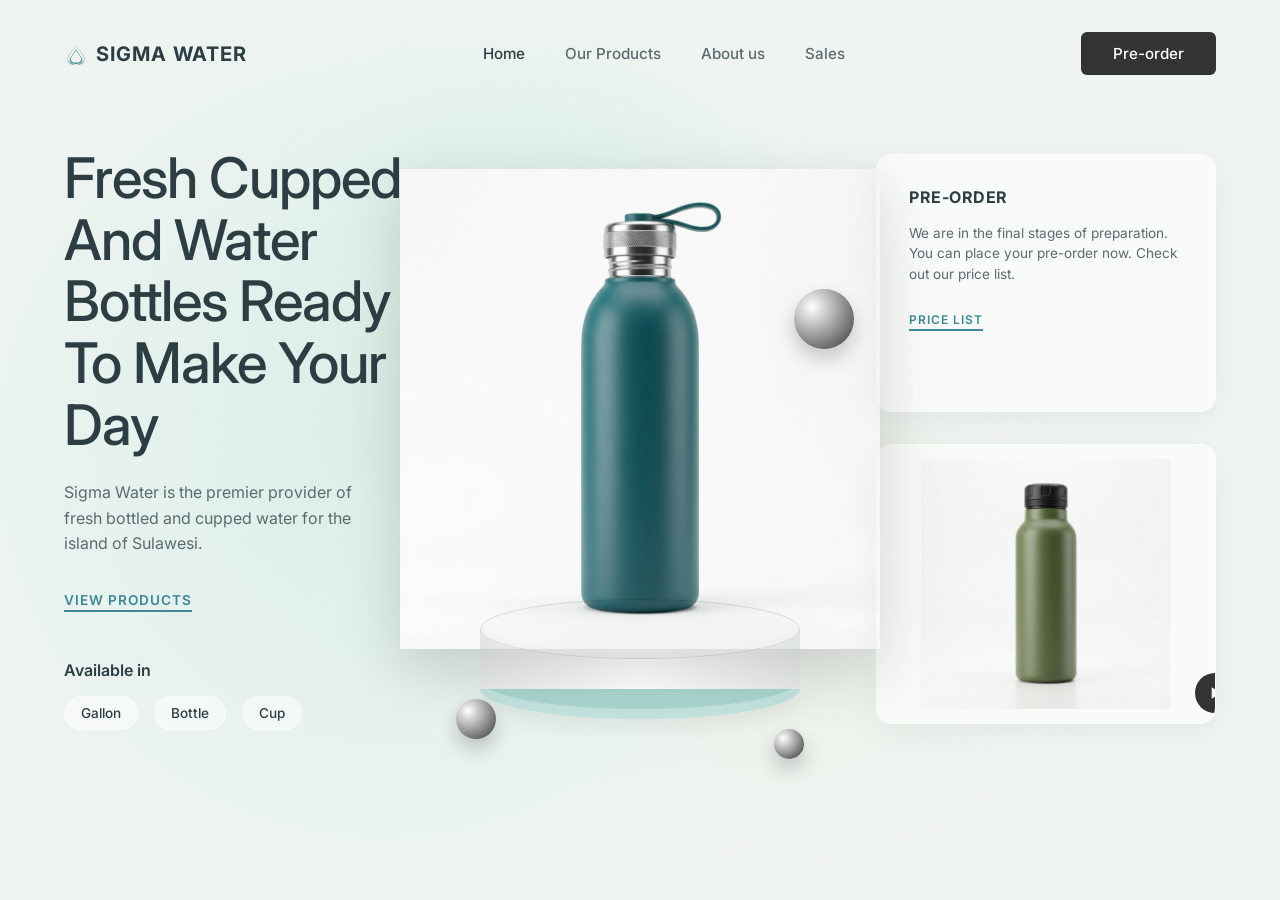
==== index.html @ 1f6e48cb "first commit" ====
<!DOCTYPE html>
<html lang="en">

<head>
    <meta charset="UTF-8">
    <meta name="viewport" content="width=device-width, initial-scale=1.0">
    <title>Sigma Water | Fresh Cupped and Bottled Water</title>
    <meta name="description" content="Sigma Water: Premium insulated water bottles for perfect temperature control.">
    <link rel="preconnect" href="https://fonts.googleapis.com">
    <link rel="preconnect" href="https://fonts.gstatic.com" crossorigin>
    <link href="https://fonts.googleapis.com/css2?family=Inter:wght@300;400;500;600;700&display=swap" rel="stylesheet">
    <link rel="stylesheet" href="styles.css">
    <link rel="stylesheet" href="products.css">
</head>

<body>
    <!-- Background Design Elements -->
    <div class="bg-gradient"></div>
    <div class="bg-shape circle-1"></div>
    <div class="bg-shape circle-2"></div>

    <div class="container">
        <!-- Header -->
        <header>
            <div class="logo">
                <svg width="24" height="24" viewBox="0 0 24 24" fill="none" xmlns="http://www.w3.org/2000/svg">
                    <path
                        d="M12 2.69L19.5 13.5C21.1 15.8 20.8 18.9 18.8 20.9C16.9 22.8 13.9 23.1 11.5 21.6L12 21C14.2 22.3 17 21.9 18.7 20.2C20.4 18.5 20.7 15.7 19.3 13.7L12 3.1L4.7 13.7C3.3 15.7 3.6 18.5 5.3 20.2C7 21.9 9.8 22.3 12 21L12.5 21.6C10.1 23.1 7.1 22.8 5.2 20.9C3.2 18.9 2.9 15.8 4.5 13.5L12 2.69Z"
                        fill="#3D8994" />
                    <path
                        d="M12 7.5L17.5 15.5C18.6 17.1 18.4 19.2 17.1 20.5C15.8 21.8 13.7 22 12.1 20.9L12 20C13.2 21 15 20.8 16.2 19.6C17.4 18.4 17.6 16.5 16.6 15.1L12 8.4L7.4 15.1C6.4 16.5 6.6 18.4 7.8 19.6C9 20.8 10.8 21 12 20L11.9 20.9C10.3 22 8.2 21.8 6.9 20.5C5.6 19.2 5.4 17.1 6.5 15.5L12 7.5Z"
                        fill="#3D8994" />
                </svg>
                <span>SIGMA WATER</span>
            </div>
            <nav>
                <a href="#" class="active">Home</a>
                <a href="products.html">Our Products</a>
                <a href="#">About us</a>
                <a href="#">Sales</a>
            </nav>
            <a href="#" class="btn-primary">Pre-order</a>
        </header>

        <!-- Main Hero Section -->
        <main class="hero">
            <!-- Left Column Content -->
            <div class="hero-content">
                <h1>Fresh Cupped And Water Bottles Ready To Make Your Day</h1>
                <p>Sigma Water is the premier provider of fresh bottled and cupped water for the island of Sulawesi.</p>
                <a href="products.html" class="link-action">VIEW PRODUCTS</a>

                <div class="size-selector">
                    <h3>Available in</h3>
                    <div class="sizes">
                        <span class="size-badge">Gallon</span>
                        <span class="size-badge">Bottle</span>
                        <span class="size-badge">Cup</span>
                    </div>
                </div>
            </div>

            <!-- Center Product Showcase -->
            <div class="hero-product">
                <div class="podium-container">
                    <div class="podium">
                        <div class="podium-top"></div>
                        <div class="podium-body"></div>
                        <div class="podium-base"></div>
                    </div>
                </div>
                <!-- 3D Bottle Render -->
                <img src="main_bottle.png" alt="Sigma Water Bottle Teal" class="main-bottle-img">

                <!-- Floating Spheres -->
                <div class="sphere sphere-1"></div>
                <div class="sphere sphere-2"></div>
                <div class="sphere sphere-3"></div>
            </div>

            <!-- Right Column Cards -->
            <div class="hero-cards">
                <div class="card preorder-card glass">
                    <h2>PRE-ORDER</h2>
                    <p>We are in the final stages of preparation. You can place your pre-order now. Check out our price
                        list.</p>
                    <a href="#" class="link-action sm">PRICE LIST</a>
                </div>

                <div class="card video-card glass">
                    <!-- Secondary Bottle Render -->
                    <img src="secondary_bottle.png" alt="Sigma Water Bottle Green" class="secondary-bottle-img">
                    <div class="video-overlay">
                        <span>PLAY VIDEO</span>
                        <button class="play-btn">
                            <svg viewBox="0 0 24 24" fill="currentColor">
                                <path d="M8 5v14l11-7z" />
                            </svg>
                        </button>
                    </div>
                </div>
            </div>
        </main>
    </div>
</body>

</html>
---- styles.css ----
:root {
    --primary-text: #2c3e44;
    --secondary-text: #5b6b71;
    --accent: #3b8996;
    --bg-base: #f0f4f1;
    --glass-bg: rgba(255, 255, 255, 0.6);
    --glass-border: rgba(255, 255, 255, 0.4);
    --shadow: rgba(0, 0, 0, 0.05);
}

* {
    margin: 0;
    padding: 0;
    box-sizing: border-box;
}

body {
    font-family: 'Inter', sans-serif;
    background-color: var(--bg-base);
    color: var(--primary-text);
    overflow-x: hidden;
    min-height: 100vh;
    position: relative;
}

/* Background Effects */
.bg-gradient {
    position: absolute;
    top: 0; left: 0; right: 0; bottom: 0;
    background: radial-gradient(circle at 30% 50%, rgba(188, 230, 222, 0.4) 0%, rgba(240, 244, 241, 0) 50%);
    z-index: -2;
}

.bg-shape {
    position: absolute;
    border-radius: 50%;
    z-index: -1;
    filter: blur(40px);
    opacity: 0.6;
}

.circle-1 {
    width: 600px;
    height: 600px;
    background: linear-gradient(135deg, #d4efe6, #eaf2e8);
    top: 10%;
    left: 20%;
}

.circle-2 {
    width: 400px;
    height: 400px;
    background: linear-gradient(135deg, #e4ebdb, #f0f4f1);
    bottom: 10%;
    right: 20%;
}

.container {
    max-width: 1440px;
    margin: 0 auto;
    padding: 2rem 4rem;
    position: relative;
    z-index: 1;
}

/* Header */
header {
    display: flex;
    justify-content: space-between;
    align-items: center;
    margin-bottom: 4rem;
}

.logo {
    display: flex;
    align-items: center;
    gap: 0.5rem;
    font-weight: 700;
    font-size: 1.25rem;
    letter-spacing: 1px;
}

nav {
    display: flex;
    gap: 2.5rem;
}

nav a {
    text-decoration: none;
    color: var(--secondary-text);
    font-weight: 500;
    font-size: 0.95rem;
    transition: color 0.3s;
}

nav a:hover, nav a.active {
    color: var(--primary-text);
}

.btn-primary {
    background-color: #333;
    color: white;
    padding: 0.75rem 2rem;
    border-radius: 6px;
    text-decoration: none;
    font-weight: 500;
    font-size: 0.95rem;
    transition: background-color 0.3s;
}

.btn-primary:hover {
    background-color: #111;
}

/* Hero Section */
.hero {
    display: grid;
    grid-template-columns: 1fr 1.2fr 1fr;
    gap: 2rem;
    align-items: center;
}

/* Left Column */
.hero-content h1 {
    font-size: 3.5rem;
    line-height: 1.1;
    margin-bottom: 1.5rem;
    font-weight: 500;
    letter-spacing: -1px;
}

.hero-content p {
    color: var(--secondary-text);
    line-height: 1.6;
    margin-bottom: 2rem;
    max-width: 90%;
}

.link-action {
    display: inline-block;
    color: var(--accent);
    font-weight: 600;
    text-decoration: none;
    font-size: 0.85rem;
    letter-spacing: 1px;
    border-bottom: 2px solid var(--accent);
    padding-bottom: 2px;
    margin-bottom: 3rem;
    transition: opacity 0.3s;
}

.link-action:hover {
    opacity: 0.8;
}

.link-action.sm {
    font-size: 0.75rem;
}

.color-selector h3 {
    font-size: 1rem;
    margin-bottom: 1rem;
    font-weight: 600;
}

.colors {
    display: flex;
    gap: 1rem;
}

.color-btn {
    width: 24px;
    height: 24px;
    border-radius: 50%;
    border: 2px solid white;
    box-shadow: 0 0 0 1px transparent;
    cursor: pointer;
    transition: all 0.3s;
}

.color-btn:hover {
    transform: scale(1.1);
}

.color-btn:first-child {
    box-shadow: 0 0 0 2px var(--accent);
}

/* Center Focus (Podium & Bottle) */
.hero-product {
    position: relative;
    height: 600px;
    display: flex;
    justify-content: center;
    align-items: flex-end;
    padding-bottom: 60px;
}

.main-bottle-img {
    height: 480px;
    object-fit: contain;
    position: absolute;
    bottom: 90px;
    z-index: 10;
    filter: drop-shadow(0 20px 30px rgba(0,0,0,0.15));
    animation: float 6s ease-in-out infinite;
    mix-blend-mode: multiply; /* Helps blend white bg from generated image */
}

@keyframes float {
    0% { transform: translateY(0px); }
    50% { transform: translateY(-15px); }
    100% { transform: translateY(0px); }
}

/* Custom CSS Podium */
.podium-container {
    position: absolute;
    bottom: 20px;
    width: 320px;
    height: 120px;
    z-index: 5;
}

.podium {
    width: 100%;
    height: 100%;
    position: relative;
}

.podium-top {
    position: absolute;
    top: 0;
    width: 100%;
    height: 60px;
    background: #fdfdfd;
    border-radius: 50%;
    border: 1px solid #e0e0e0;
    box-shadow: inset 0 -5px 10px rgba(0,0,0,0.02);
    z-index: 3;
}

.podium-body {
    position: absolute;
    top: 30px;
    width: 100%;
    height: 60px;
    background: linear-gradient(to right, #e8ece9, #ffffff, #e8ece9);
    z-index: 2;
}

.podium-base {
    position: absolute;
    bottom: 0;
    width: 100%;
    height: 60px;
    background: #c2e2dd;
    border-radius: 50%;
    box-shadow: 0 10px 20px rgba(0,0,0,0.05);
    z-index: 1;
}

.podium-base::before {
    content: '';
    position: absolute;
    top: -10px;
    width: 100%;
    height: 60px;
    background: #a9d4ce;
    border-radius: 50%;
    z-index: 1;
}

/* Metallic Spheres */
.sphere {
    position: absolute;
    border-radius: 50%;
    background: radial-gradient(circle at 30% 30%, #fff, #999, #333);
    box-shadow: 0 10px 20px rgba(0,0,0,0.2);
    z-index: 15;
}

.sphere-1 {
    width: 60px; height: 60px;
    right: -10px; top: 150px;
}

.sphere-2 {
    width: 40px; height: 40px;
    left: 20px; bottom: 0px;
}

.sphere-3 {
    width: 30px; height: 30px;
    right: 40px; bottom: -20px;
}

/* Right Column */
.hero-cards {
    display: flex;
    flex-direction: column;
    gap: 2rem;
}

.glass {
    background: var(--glass-bg);
    backdrop-filter: blur(12px);
    -webkit-backdrop-filter: blur(12px);
    border: 1px solid var(--glass-border);
    border-radius: 16px;
    padding: 2rem;
    box-shadow: 0 8px 32px var(--shadow);
}

.preorder-card h2 {
    font-size: 1rem;
    margin-bottom: 1rem;
    letter-spacing: 0.5px;
}

.preorder-card p {
    font-size: 0.85rem;
    color: var(--secondary-text);
    line-height: 1.5;
    margin-bottom: 1.5rem;
}

.video-card {
    display: flex;
    align-items: center;
    position: relative;
    padding: 0;
    height: 280px;
    overflow: hidden;
    cursor: pointer;
    transition: transform 0.3s ease, box-shadow 0.3s ease;
}

.video-card:hover {
    transform: translateY(-5px);
    box-shadow: 0 12px 40px rgba(0,0,0,0.1);
}

.secondary-bottle-img {
    height: 90%;
    width: 100%;
    object-fit: contain;
    mix-blend-mode: multiply;
}

.video-overlay {
    position: absolute;
    right: -20px;
    bottom: 50px;
    transform: rotate(-90deg);
    transform-origin: right bottom;
    display: flex;
    align-items: center;
    gap: 1rem;
}

.video-overlay span {
    font-size: 0.75rem;
    font-weight: 600;
    letter-spacing: 1px;
}

.play-btn {
    width: 40px; height: 40px;
    background: #333;
    color: white;
    border-radius: 50%;
    border: none;
    display: flex;
    justify-content: center;
    align-items: center;
    cursor: pointer;
    transform: rotate(90deg);
    transition: transform 0.3s, background-color 0.3s;
}

.play-btn:hover {
    transform: rotate(90deg) scale(1.1);
    background-color: #111;
}

.play-btn svg {
    width: 20px; height: 20px;
}

/* Responsive */
@media (max-width: 1024px) {
    .container {
        padding: 2rem;
    }
    .hero {
        grid-template-columns: 1fr;
        text-align: center;
    }
    nav {
        display: none;
    }
    .hero-product {
        order: -1;
    }
    .colors {
        justify-content: center;
    }
    .hero-content p {
        margin: 0 auto 2rem;
    }
    .video-card {
        height: 350px;
    }
}
---- products.css ----
/* Products and Cart Specific Styles */

/* Size Badges for Landing Page */
.size-selector h3 {
    font-size: 1rem;
    margin-bottom: 1rem;
    font-weight: 600;
}

.sizes {
    display: flex;
    gap: 1rem;
}

.size-badge {
    background: rgba(255, 255, 255, 0.5);
    border: 1px solid var(--glass-border);
    padding: 0.5rem 1rem;
    border-radius: 20px;
    font-size: 0.85rem;
    font-weight: 500;
    backdrop-filter: blur(4px);
    transition: all 0.3s;
    cursor: default;
}

.size-badge:hover {
    background: var(--glass-bg);
    transform: translateY(-2px);
    box-shadow: 0 4px 12px rgba(0,0,0,0.05);
}

/* Products Page Styles */
.products-page {
    padding-top: 2rem;
    padding-bottom: 6rem;
}

.page-title {
    font-size: 3rem;
    text-align: center;
    margin-bottom: 0.5rem;
}

.page-subtitle {
    text-align: center;
    color: var(--secondary-text);
    margin-bottom: 4rem;
}

.product-grid {
    display: grid;
    grid-template-columns: repeat(auto-fit, minmax(300px, 1fr));
    gap: 2.5rem;
}

.product-card {
    display: flex;
    flex-direction: column;
    align-items: center;
    text-align: center;
    transition: transform 0.3s ease, box-shadow 0.3s ease;
    padding: 3rem 2rem;
}

.product-card:hover {
    transform: translateY(-10px);
    box-shadow: 0 15px 40px rgba(0,0,0,0.1);
}

.product-img {
    height: 250px;
    object-fit: contain;
    margin-bottom: 2rem;
    mix-blend-mode: multiply;
    transition: transform 0.3s ease;
}

.product-card:hover .product-img {
    transform: scale(1.05);
}

.product-img.bottle-img {
    height: 300px;
}

.product-img.gallon-img {
    height: 220px;
}

.product-info {
    width: 100%;
}

.product-info h2 {
    font-size: 1.5rem;
    margin-bottom: 0.5rem;
}

.package-info {
    font-size: 0.9rem;
    color: var(--secondary-text);
    margin-bottom: 1rem;
    background: rgba(0,0,0,0.04);
    padding: 0.25rem 0.5rem;
    border-radius: 4px;
    display: inline-block;
}

.price {
    font-size: 1.25rem;
    font-weight: 700;
    color: var(--accent);
    margin-bottom: 1.5rem;
}

.btn-add-cart {
    background: var(--accent);
    color: white;
    border: none;
    padding: 0.85rem 2rem;
    border-radius: 8px;
    font-weight: 600;
    cursor: pointer;
    transition: background 0.3s;
    width: 100%;
    font-family: inherit;
    font-size: 1rem;
}

.btn-add-cart:hover {
    background: #2f6b75;
}

/* Floating Cart UI */
.floating-cart {
    position: fixed;
    bottom: 2rem;
    right: 2rem;
    width: 350px;
    background: var(--glass-bg);
    backdrop-filter: blur(20px);
    -webkit-backdrop-filter: blur(20px);
    border: 1px solid var(--glass-border);
    border-radius: 16px;
    box-shadow: 0 10px 40px rgba(0,0,0,0.15);
    display: flex;
    flex-direction: column;
    transform: translateY(150%);
    transition: transform 0.4s cubic-bezier(0.175, 0.885, 0.32, 1.275);
    z-index: 1000;
    overflow: hidden;
}

.floating-cart.visible {
    transform: translateY(0);
}

.cart-header {
    background: rgba(255,255,255,0.5);
    padding: 1rem 1.5rem;
    border-bottom: 1px solid var(--glass-border);
    display: flex;
    justify-content: space-between;
    align-items: center;
}

.cart-header h3 {
    font-size: 1.1rem;
}

.cart-header span {
    font-size: 0.85rem;
    color: var(--secondary-text);
    background: rgba(0,0,0,0.05);
    padding: 2px 8px;
    border-radius: 12px;
}

.cart-items {
    max-height: 250px;
    overflow-y: auto;
    padding: 1rem 1.5rem;
}

.cart-item {
    display: flex;
    justify-content: space-between;
    align-items: center;
    margin-bottom: 1rem;
    padding-bottom: 1rem;
    border-bottom: 1px solid rgba(0,0,0,0.05);
}

.cart-item:last-child {
    margin-bottom: 0;
    padding-bottom: 0;
    border-bottom: none;
}

.item-details h4 {
    font-size: 0.95rem;
    margin-bottom: 0.25rem;
}

.item-price {
    font-size: 0.85rem;
    color: var(--accent);
    font-weight: 500;
}

.item-quantity {
    display: flex;
    align-items: center;
    gap: 0.5rem;
}

.qty-btn {
    background: white;
    border: 1px solid #ddd;
    width: 28px;
    height: 28px;
    border-radius: 6px;
    cursor: pointer;
    font-weight: bold;
    display: flex;
    justify-content: center;
    align-items: center;
    transition: background 0.2s;
}

.qty-btn:hover {
    background: #f0f0f0;
}

.cart-footer {
    padding: 1.5rem;
    border-top: 1px solid var(--glass-border);
    background: rgba(255,255,255,0.3);
}

.cart-total {
    display: flex;
    justify-content: space-between;
    font-weight: 700;
    font-size: 1.2rem;
    margin-bottom: 1rem;
}

.btn-checkout {
    width: 100%;
    background: #25D366; /* WhatsApp Green */
    color: white;
    border: none;
    padding: 1rem;
    border-radius: 8px;
    font-weight: 600;
    cursor: pointer;
    transition: background 0.3s, transform 0.1s;
    font-size: 1rem;
    display: flex;
    justify-content: center;
    align-items: center;
    gap: 0.5rem;
}

.btn-checkout:hover {
    background: #1ebc5c;
}

.btn-checkout:active {
    transform: scale(0.98);
}
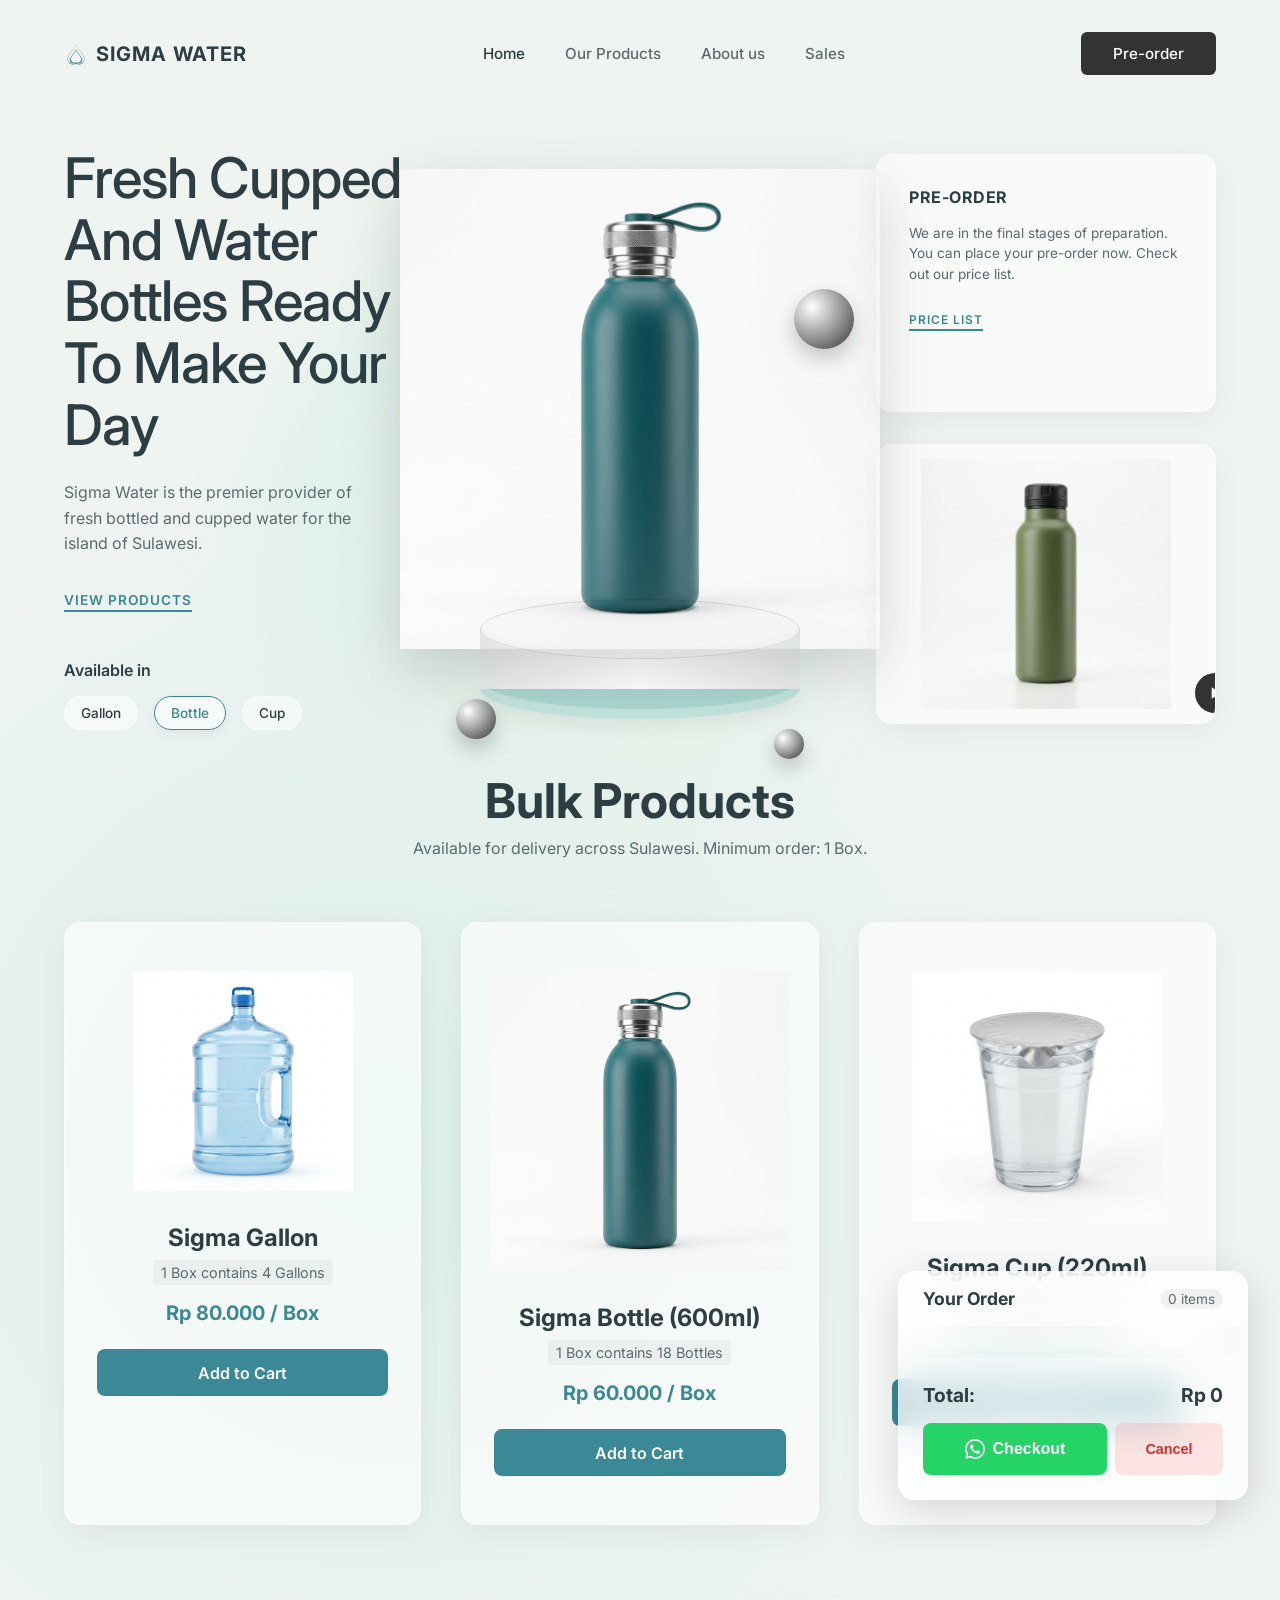
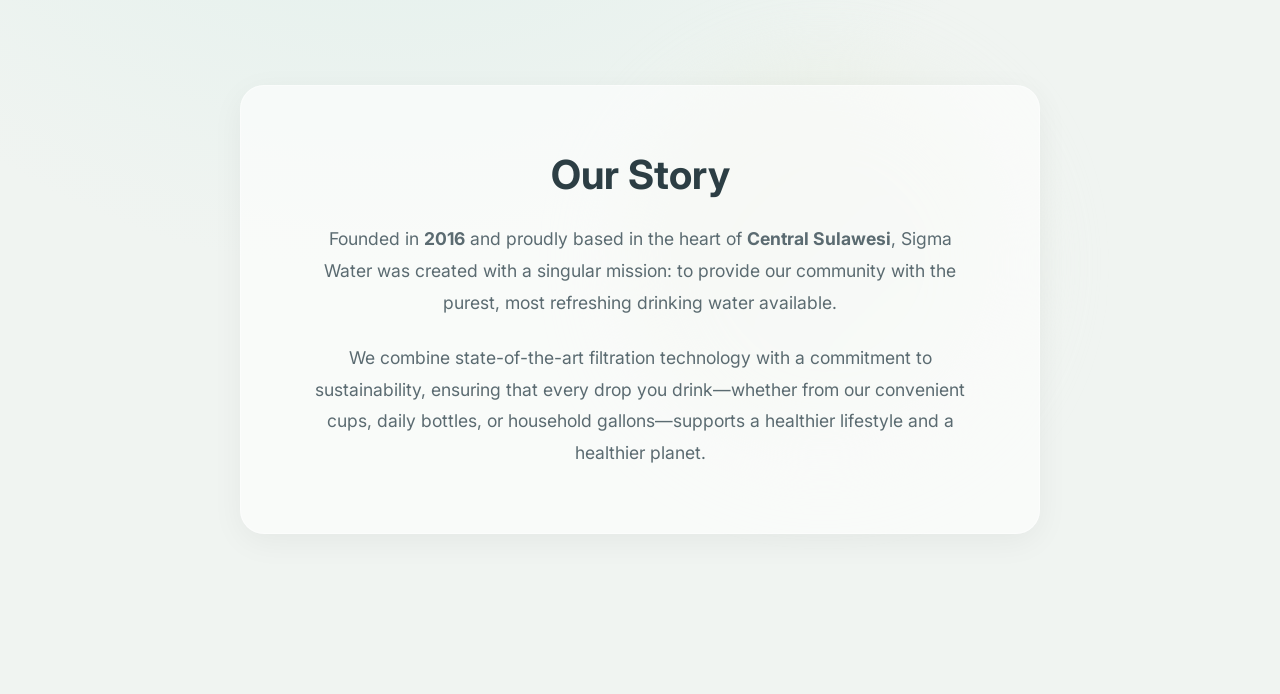
==== commit 647da3dd: "Merged products into landing page, added About Us, fixed cart" ====
--- a/index.html
+++ b/index.html
@@ -1,6 +1,5 @@
 <!DOCTYPE html>
 <html lang="en">
-
 <head>
     <meta charset="UTF-8">
     <meta name="viewport" content="width=device-width, initial-scale=1.0">
@@ -11,10 +10,12 @@
     <link href="https://fonts.googleapis.com/css2?family=Inter:wght@300;400;500;600;700&display=swap" rel="stylesheet">
     <link rel="stylesheet" href="styles.css">
     <link rel="stylesheet" href="products.css">
+    <style>
+        html { scroll-behavior: smooth; }
+        .main-bottle-img { transition: opacity 0.3s ease, height 0.3s ease; }
+    </style>
 </head>
-
 <body>
-    <!-- Background Design Elements -->
     <div class="bg-gradient"></div>
     <div class="bg-shape circle-1"></div>
     <div class="bg-shape circle-2"></div>
@@ -24,38 +25,33 @@
         <header>
             <div class="logo">
                 <svg width="24" height="24" viewBox="0 0 24 24" fill="none" xmlns="http://www.w3.org/2000/svg">
-                    <path
-                        d="M12 2.69L19.5 13.5C21.1 15.8 20.8 18.9 18.8 20.9C16.9 22.8 13.9 23.1 11.5 21.6L12 21C14.2 22.3 17 21.9 18.7 20.2C20.4 18.5 20.7 15.7 19.3 13.7L12 3.1L4.7 13.7C3.3 15.7 3.6 18.5 5.3 20.2C7 21.9 9.8 22.3 12 21L12.5 21.6C10.1 23.1 7.1 22.8 5.2 20.9C3.2 18.9 2.9 15.8 4.5 13.5L12 2.69Z"
-                        fill="#3D8994" />
-                    <path
-                        d="M12 7.5L17.5 15.5C18.6 17.1 18.4 19.2 17.1 20.5C15.8 21.8 13.7 22 12.1 20.9L12 20C13.2 21 15 20.8 16.2 19.6C17.4 18.4 17.6 16.5 16.6 15.1L12 8.4L7.4 15.1C6.4 16.5 6.6 18.4 7.8 19.6C9 20.8 10.8 21 12 20L11.9 20.9C10.3 22 8.2 21.8 6.9 20.5C5.6 19.2 5.4 17.1 6.5 15.5L12 7.5Z"
-                        fill="#3D8994" />
+                    <path d="M12 2.69L19.5 13.5C21.1 15.8 20.8 18.9 18.8 20.9C16.9 22.8 13.9 23.1 11.5 21.6L12 21C14.2 22.3 17 21.9 18.7 20.2C20.4 18.5 20.7 15.7 19.3 13.7L12 3.1L4.7 13.7C3.3 15.7 3.6 18.5 5.3 20.2C7 21.9 9.8 22.3 12 21L12.5 21.6C10.1 23.1 7.1 22.8 5.2 20.9C3.2 18.9 2.9 15.8 4.5 13.5L12 2.69Z" fill="#3D8994" />
+                    <path d="M12 7.5L17.5 15.5C18.6 17.1 18.4 19.2 17.1 20.5C15.8 21.8 13.7 22 12.1 20.9L12 20C13.2 21 15 20.8 16.2 19.6C17.4 18.4 17.6 16.5 16.6 15.1L12 8.4L7.4 15.1C6.4 16.5 6.6 18.4 7.8 19.6C9 20.8 10.8 21 12 20L11.9 20.9C10.3 22 8.2 21.8 6.9 20.5C5.6 19.2 5.4 17.1 6.5 15.5L12 7.5Z" fill="#3D8994" />
                 </svg>
                 <span>SIGMA WATER</span>
             </div>
             <nav>
                 <a href="#" class="active">Home</a>
-                <a href="products.html">Our Products</a>
-                <a href="#">About us</a>
+                <a href="#products">Our Products</a>
+                <a href="#about">About us</a>
                 <a href="#">Sales</a>
             </nav>
-            <a href="#" class="btn-primary">Pre-order</a>
+            <a href="#products" class="btn-primary">Pre-order</a>
         </header>
 
         <!-- Main Hero Section -->
         <main class="hero">
-            <!-- Left Column Content -->
             <div class="hero-content">
                 <h1>Fresh Cupped And Water Bottles Ready To Make Your Day</h1>
                 <p>Sigma Water is the premier provider of fresh bottled and cupped water for the island of Sulawesi.</p>
-                <a href="products.html" class="link-action">VIEW PRODUCTS</a>
+                <a href="#products" class="link-action">VIEW PRODUCTS</a>
 
                 <div class="size-selector">
                     <h3>Available in</h3>
                     <div class="sizes">
-                        <span class="size-badge">Gallon</span>
-                        <span class="size-badge">Bottle</span>
-                        <span class="size-badge">Cup</span>
+                        <button class="size-badge" onclick="swapImage('sigma_gallon.png', 'Gallon')">Gallon</button>
+                        <button class="size-badge active-badge" onclick="swapImage('main_bottle.png', 'Bottle')">Bottle</button>
+                        <button class="size-badge" onclick="swapImage('sigma_cup.png', 'Cup')">Cup</button>
                     </div>
                 </div>
             </div>
@@ -70,9 +66,8 @@
                     </div>
                 </div>
                 <!-- 3D Bottle Render -->
-                <img src="main_bottle.png" alt="Sigma Water Bottle Teal" class="main-bottle-img">
-
-                <!-- Floating Spheres -->
+                <img src="main_bottle.png" alt="Sigma Water Bottle" class="main-bottle-img" id="heroImage">
+                
                 <div class="sphere sphere-1"></div>
                 <div class="sphere sphere-2"></div>
                 <div class="sphere sphere-3"></div>
@@ -82,13 +77,11 @@
             <div class="hero-cards">
                 <div class="card preorder-card glass">
                     <h2>PRE-ORDER</h2>
-                    <p>We are in the final stages of preparation. You can place your pre-order now. Check out our price
-                        list.</p>
-                    <a href="#" class="link-action sm">PRICE LIST</a>
+                    <p>We are in the final stages of preparation. You can place your pre-order now. Check out our price list.</p>
+                    <a href="#products" class="link-action sm">PRICE LIST</a>
                 </div>
 
                 <div class="card video-card glass">
-                    <!-- Secondary Bottle Render -->
                     <img src="secondary_bottle.png" alt="Sigma Water Bottle Green" class="secondary-bottle-img">
                     <div class="video-overlay">
                         <span>PLAY VIDEO</span>
@@ -101,7 +94,110 @@
                 </div>
             </div>
         </main>
+
+        <!-- Products Section (Merged from products.html) -->
+        <section id="products" class="products-page">
+            <h1 class="page-title">Bulk Products</h1>
+            <p class="page-subtitle">Available for delivery across Sulawesi. Minimum order: 1 Box.</p>
+            
+            <div class="product-grid">
+                <!-- Gallon -->
+                <div class="product-card glass">
+                    <img src="sigma_gallon.png" alt="Sigma Gallon" class="product-img gallon-img">
+                    <div class="product-info">
+                        <h2>Sigma Gallon</h2>
+                        <p class="package-info">1 Box contains 4 Gallons</p>
+                        <p class="price">Rp 80.000 / Box</p>
+                        <button class="btn-add-cart" onclick="addToCart('Gallon (Box of 4)', 80000)">Add to Cart</button>
+                    </div>
+                </div>
+
+                <!-- Bottle -->
+                <div class="product-card glass">
+                    <img src="main_bottle.png" alt="Sigma Bottle" class="product-img bottle-img">
+                    <div class="product-info">
+                        <h2>Sigma Bottle (600ml)</h2>
+                        <p class="package-info">1 Box contains 18 Bottles</p>
+                        <p class="price">Rp 60.000 / Box</p>
+                        <button class="btn-add-cart" onclick="addToCart('Bottle (Box of 18)', 60000)">Add to Cart</button>
+                    </div>
+                </div>
+
+                <!-- Cup -->
+                <div class="product-card glass">
+                    <img src="sigma_cup.png" alt="Sigma Cup" class="product-img cup-img">
+                    <div class="product-info">
+                        <h2>Sigma Cup (220ml)</h2>
+                        <p class="package-info">1 Box contains 36 Cups</p>
+                        <p class="price">Rp 35.000 / Box</p>
+                        <button class="btn-add-cart" onclick="addToCart('Cup (Box of 36)', 35000)">Add to Cart</button>
+                    </div>
+                </div>
+            </div>
+        </section>
+
+        <!-- About Us Section -->
+        <section id="about" class="about-page">
+            <div class="about-container glass">
+                <div class="about-content">
+                    <h2>Our Story</h2>
+                    <p>Founded in <strong>2016</strong> and proudly based in the heart of <strong>Central Sulawesi</strong>, Sigma Water was created with a singular mission: to provide our community with the purest, most refreshing drinking water available.</p>
+                    <p>We combine state-of-the-art filtration technology with a commitment to sustainability, ensuring that every drop you drink—whether from our convenient cups, daily bottles, or household gallons—supports a healthier lifestyle and a healthier planet.</p>
+                </div>
+            </div>
+        </section>
     </div>
+
+    <!-- Floating Cart UI -->
+    <div class="floating-cart" id="floatingCart">
+        <div class="cart-header">
+            <h3>Your Order</h3>
+            <span id="cartCount">0 items</span>
+        </div>
+        <div class="cart-items" id="cartItems">
+            <!-- Items injected by JS -->
+        </div>
+        <div class="cart-footer">
+            <div class="cart-total">Total: <span id="cartTotal">Rp 0</span></div>
+            <div class="cart-actions">
+                <button type="button" class="btn-checkout" onclick="checkoutWhatsApp()">
+                    <svg width="20" height="20" viewBox="0 0 24 24" fill="currentColor" xmlns="http://www.w3.org/2000/svg">
+                        <path d="M17.472 14.382c-.297-.149-1.758-.867-2.03-.967-.273-.099-.471-.148-.67.15-.197.297-.767.966-.94 1.164-.173.199-.347.223-.644.075-.297-.15-1.255-.463-2.39-1.475-.888-.788-1.487-1.761-1.66-2.059-.173-.297-.018-.458.13-.606.134-.133.298-.347.446-.52.149-.174.198-.298.298-.497.099-.198.05-.371-.025-.52-.075-.149-.669-1.612-.916-2.207-.242-.579-.487-.5-.669-.51-.173-.008-.371-.01-.57-.01-.198 0-.52.074-.792.372-.272.297-1.04 1.016-1.04 2.479 0 1.462 1.065 2.875 1.213 3.074.149.198 2.096 3.2 5.077 4.487.709.306 1.262.489 1.694.625.712.227 1.36.195 1.871.118.571-.085 1.758-.719 2.006-1.413.248-.694.248-1.289.173-1.413-.074-.124-.272-.198-.57-.347m-5.421 7.403h-.004a9.87 9.87 0 01-5.031-1.378l-.361-.214-3.741.982.998-3.648-.235-.374a9.86 9.86 0 01-1.51-5.26c.001-5.45 4.436-9.884 9.888-9.884 2.64 0 5.122 1.03 6.988 2.898a9.825 9.825 0 012.893 6.994c-.003 5.45-4.437 9.884-9.885 9.884m8.413-18.297A11.815 11.815 0 0012.05 0C5.495 0 .16 5.335.157 11.892c0 2.096.547 4.142 1.588 5.945L.057 24l6.305-1.654a11.882 11.882 0 005.683 1.448h.005c6.554 0 11.89-5.335 11.893-11.893a11.821 11.821 0 00-3.48-8.413z"/>
+                    </svg>
+                    Checkout
+                </button>
+                <button type="button" class="btn-cancel" onclick="cancelOrder()">Cancel</button>
+            </div>
+        </div>
+    </div>
+
+    <script src="cart.js"></script>
+    <script>
+        function swapImage(imgSrc, sizeName) {
+            const heroImage = document.getElementById('heroImage');
+            heroImage.style.opacity = '0';
+            
+            setTimeout(() => {
+                heroImage.src = imgSrc;
+                heroImage.alt = 'Sigma Water ' + sizeName;
+                
+                if (sizeName === 'Gallon') {
+                    heroImage.style.height = '350px';
+                } else if (sizeName === 'Cup') {
+                    heroImage.style.height = '200px';
+                } else {
+                    heroImage.style.height = '480px';
+                }
+                heroImage.style.opacity = '1';
+            }, 300);
+
+            document.querySelectorAll('.size-badge').forEach(btn => {
+                btn.classList.remove('active-badge');
+                if(btn.innerText === sizeName) {
+                    btn.classList.add('active-badge');
+                }
+            });
+        }
+    </script>
 </body>
-
 </html>
--- a/products.css
+++ b/products.css
@@ -21,13 +21,22 @@
     font-weight: 500;
     backdrop-filter: blur(4px);
     transition: all 0.3s;
-    cursor: default;
+    cursor: pointer;
+    font-family: inherit;
+    color: inherit;
 }
 
 .size-badge:hover {
     background: var(--glass-bg);
     transform: translateY(-2px);
     box-shadow: 0 4px 12px rgba(0,0,0,0.05);
+}
+
+.active-badge {
+    background: var(--glass-bg) !important;
+    border-color: var(--accent) !important;
+    box-shadow: 0 4px 12px rgba(0,0,0,0.05);
+    color: var(--accent);
 }
 
 /* Products Page Styles */
@@ -135,7 +144,7 @@
 /* Floating Cart UI */
 .floating-cart {
     position: fixed;
-    bottom: 2rem;
+    bottom: -600px; /* Hide completely offscreen */
     right: 2rem;
     width: 350px;
     background: var(--glass-bg);
@@ -146,14 +155,13 @@
     box-shadow: 0 10px 40px rgba(0,0,0,0.15);
     display: flex;
     flex-direction: column;
-    transform: translateY(150%);
-    transition: transform 0.4s cubic-bezier(0.175, 0.885, 0.32, 1.275);
+    transition: bottom 0.4s cubic-bezier(0.175, 0.885, 0.32, 1.275);
     z-index: 1000;
     overflow: hidden;
 }
 
 .floating-cart.visible {
-    transform: translateY(0);
+    bottom: 2rem; /* Bring into view */
 }
 
 .cart-header {
@@ -247,8 +255,13 @@
     margin-bottom: 1rem;
 }
 
+.cart-actions {
+    display: flex;
+    gap: 0.5rem;
+}
+
 .btn-checkout {
-    width: 100%;
+    flex: 2;
     background: #25D366; /* WhatsApp Green */
     color: white;
     border: none;
@@ -271,3 +284,52 @@
 .btn-checkout:active {
     transform: scale(0.98);
 }
+
+.btn-cancel {
+    flex: 1;
+    background: rgba(255, 0, 0, 0.1);
+    color: #d32f2f;
+    border: none;
+    padding: 1rem;
+    border-radius: 8px;
+    font-weight: 600;
+    cursor: pointer;
+    transition: background 0.3s;
+    font-size: 0.9rem;
+}
+
+.btn-cancel:hover {
+    background: rgba(255, 0, 0, 0.2);
+}
+
+/* About Us Section */
+.about-page {
+    padding-top: 4rem;
+    padding-bottom: 8rem;
+    display: flex;
+    justify-content: center;
+}
+
+.about-container {
+    max-width: 800px;
+    padding: 4rem;
+    text-align: center;
+    border-radius: 24px;
+}
+
+.about-content h2 {
+    font-size: 2.5rem;
+    margin-bottom: 1.5rem;
+    color: var(--primary-text);
+}
+
+.about-content p {
+    font-size: 1.1rem;
+    line-height: 1.8;
+    color: var(--secondary-text);
+    margin-bottom: 1.5rem;
+}
+
+.about-content p:last-child {
+    margin-bottom: 0;
+}
